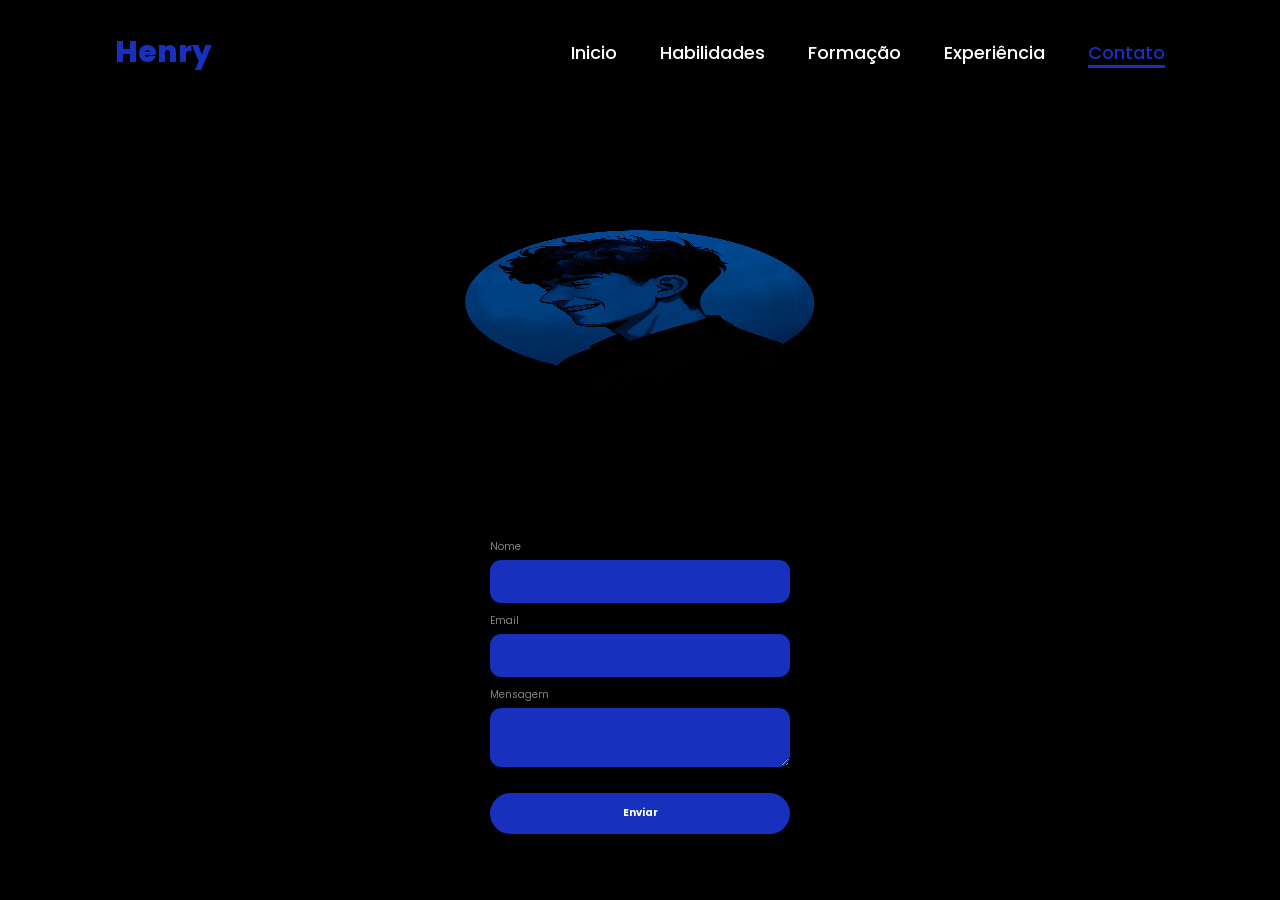
==== contato.html @ b363ae0a "Add files via upload" ====
<!DOCTYPE html>
<html lang="pt-br">
<head>
    <meta charset="UTF-8">
    <meta name="viewport" content="width=device-width, initial-scale=1.0">
    <link rel="stylesheet" href="contato.css">
    <script src="contato.js" defer></script>
    <title>Contato</title>
</head>
<body>

<header  class="logo-left">
        <a href="" class="logo">Henry</a>
        <nav>
            <a href="index.html">Inicio</a>
            <a href="#">Habilidades</a>
            <a href="#">Formação</a>
            <a href="#">Experiência</a>
            <a href="#" class="active">Contato</a>

        </nav>
</header>
<br>
 <section class="home">
        <div class="home-img">
            <img src="assets/henryazul.jpeg" alt="">
        </div>
 </section>
            <br>

    <form action="https://formsubmit.co/henrygabrielj6@gmail.com"  method="POST"
    data-form
    >
       <label for="nome">Nome</label>
       <input type="text" name="nome" id="nome" id="nome" required/>
       <label for="email">Email</label>
       <input type="text" name="email" id="email" id="email" required/>
       <label for="mensagem">Mensagem</label>
       <textarea name="mensagem" id="mensagem" required></textarea>
       <br>
       <button type="submit">Enviar</button>
        </form>
        
</body>
</html>
---- contato.css ----
@import url('https://fonts.googleapis.com/css2?family=Poppins:wght@100;200;300;400;500;600;700;800;900&display=swap');


*{
     margin: 0;
    padding: 0;
    box-sizing: border-box;
    font-family: 'Poppins', sans-serif;
    text-decoration: none;
}
body{
    min-height: 100vh;
    display: grid;
    place-items: center;
    padding: 1rem;
    background: rgb(0, 0, 0);
    font-family: system-ui, -apple-system, BlinkMacSystemFont, 'Segoe UI', Roboto, Oxygen, Ubuntu, Cantarell, 'Open Sans', 'Helvetica Neue', sans-serif;
    width: 100%;
    min-height: 100vh;
    background-color: black;
    color: white;
}

form {
    width: 100%;
    max-width: 30rem;
    margin-top: -15rem; 
    position: relative; 
    z-index: 10;        
}

label,
input,
textarea,
button{
    display: block;
}

input,
textarea,
button{
    width: 100%;
    font: inherit;
    padding: 1.25rem;
    font-weight: 700;
}

input,
textarea{
    margin-bottom: 1rem;
    color: white;
    background:#1730be ;
    border: 0.125rem solid transparent;
    border-radius: 1.125rem;
    transition: border-color 0.3s,
    box-shadow 0.3s;
}

input:hover,
input:focus,
textarea:hover,
textarea:focus{
    outline: none;
    border-color: rgb(0, 119, 255);
    box-shadow: 0 0 0 0.3125rem #1730be;
}

label{
    margin-bottom: 0.5rem;
    color: gray;
}

textarea{
    min-height: 12.5;
    resize: vertical;
}

button{
    border: none;
    border-radius: 99px;
    color: white;
    background: #1730be;
    cursor: pointer;
    transition: 0.3s;
}

button:hover,
button:focus{
    outline: none;
    background: #1730be;
}

button:disabled {
    cursor: not-allowed;
    background: #1730be;
}

.success{
    color: green;
}

.error{
    color: red;
}

form {
    width: 100%;
    max-width: 30rem;
    margin-top: -15rem;
}

html {
    font-size: 62.5%;
}

header{
    margin-top: 20px;
    position: fixed;
    top: 0;
    left: 0;
    width: 100%;
    padding: 1rem 9%;
    background-color: transparent;
    filter: drop-shadow(10px);
    display: flex;
    justify-content: space-between;
    align-items: center;
    z-index: 100;
}


.logo{

    font-size: 3rem;
    color: #1730be;
    font-weight: 800;
    cursor: pointer;
    transition: 0.5s ease;
    position: relative;
}



.logo:hover{
    transform: scale(1.1);
}

nav a {
    font-size: 1.8rem;
    font-weight: 500;
    color: white;
    margin-left: 4rem;
    transition: 0.3s ease;
    border-bottom: 3px solid transparent;
}

nav a:hover,
nav a.active {
    color: #1730be;
    border-bottom: 3px solid #1730be;
}

@media (max-width: 995px) {
    nav {
        position: absolute;
        display: none;
        top: 0;
        right: 0;
        width: 40%;
        border-left: 3px solid #1730be;
        border-bottom: 3px solid #1730be;
        border-bottom-left-radius: 2rem;
        padding: 1rem;
        background-color: #161616;
        border-top: 0.1rem solid rgba(0, 0, 0, 0.1);
    }

    nav.active {
        display: block;
    }

    nav a {
        display: block;
        font-size: 2rem;
        margin: 3rem 0;
    }

    nav a:hover,
    nav a.active {
        padding: 1rem;
        border-radius: 0.5rem;
        border-bottom: 0.5rem solid #1730be;
    }
}


.home-img{
    border-radius: 50% ;
}

.home-img img{
    position: relative;
    width: 50vh;
    height: 20vw;
    border-radius: 50%;
    box-shadow: 0 0 25px solid #1730be;
    cursor: pointer;
    transition: 0.2s linear;
}

.home-img img:hover{
    font-size: 1.8rem;
    font-weight: 500;
}
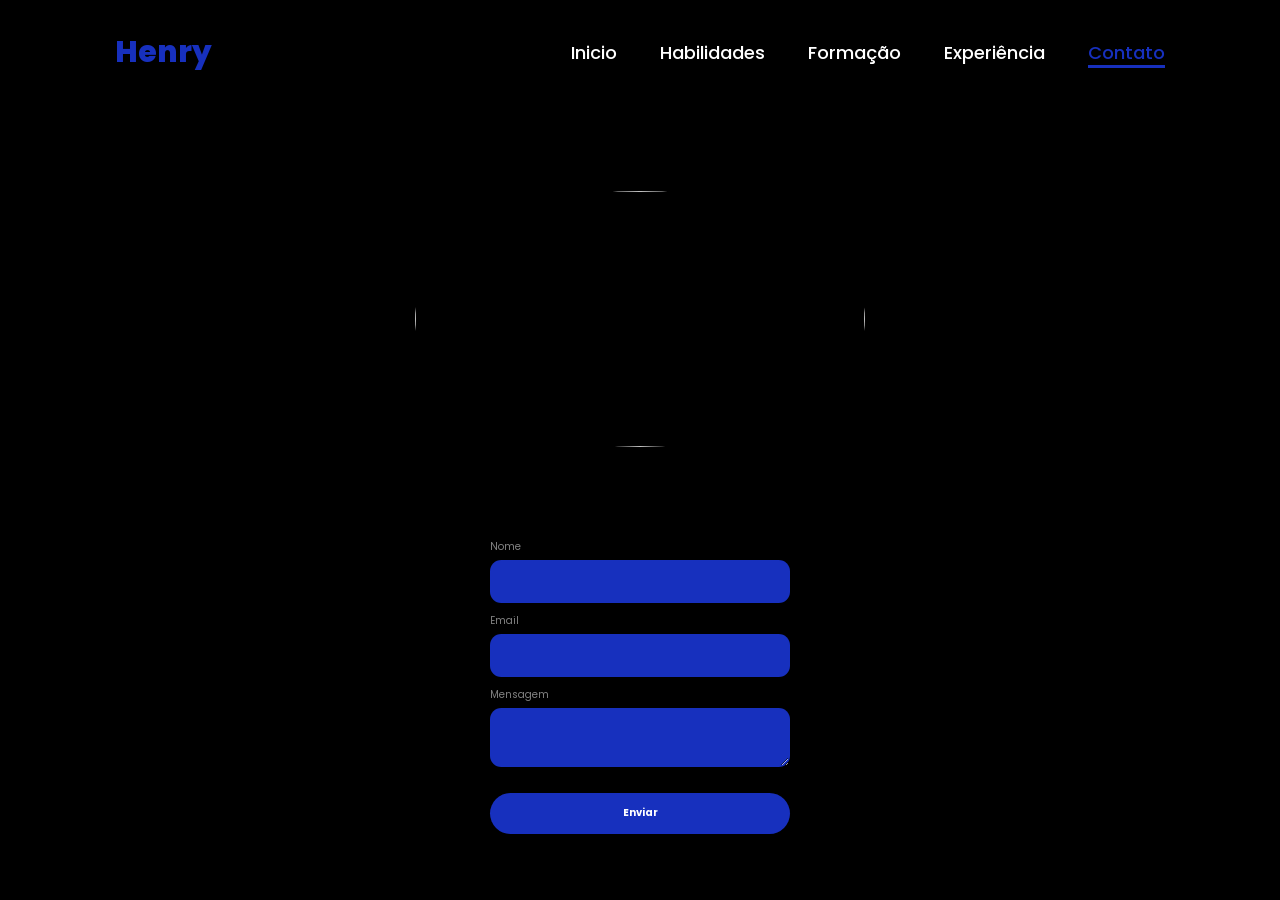
==== commit 53de05a8: "Add files via upload" ====
--- a/contato.html
+++ b/contato.html
@@ -13,9 +13,9 @@
         <a href="" class="logo">Henry</a>
         <nav>
             <a href="index.html">Inicio</a>
-            <a href="#">Habilidades</a>
-            <a href="#">Formação</a>
-            <a href="#">Experiência</a>
+            <a href="habilidades.html">Habilidades</a>
+            <a href="formacao.html">Formação</a>
+            <a href="experiencia.html">Experiência</a>
             <a href="#" class="active">Contato</a>
 
         </nav>
--- a/contato.css
+++ b/contato.css
@@ -200,7 +200,7 @@
 
 .home-img img{
     position: relative;
-    width: 50vh;
+    width:50vh;
     height: 20vw;
     border-radius: 50%;
     box-shadow: 0 0 25px solid #1730be;
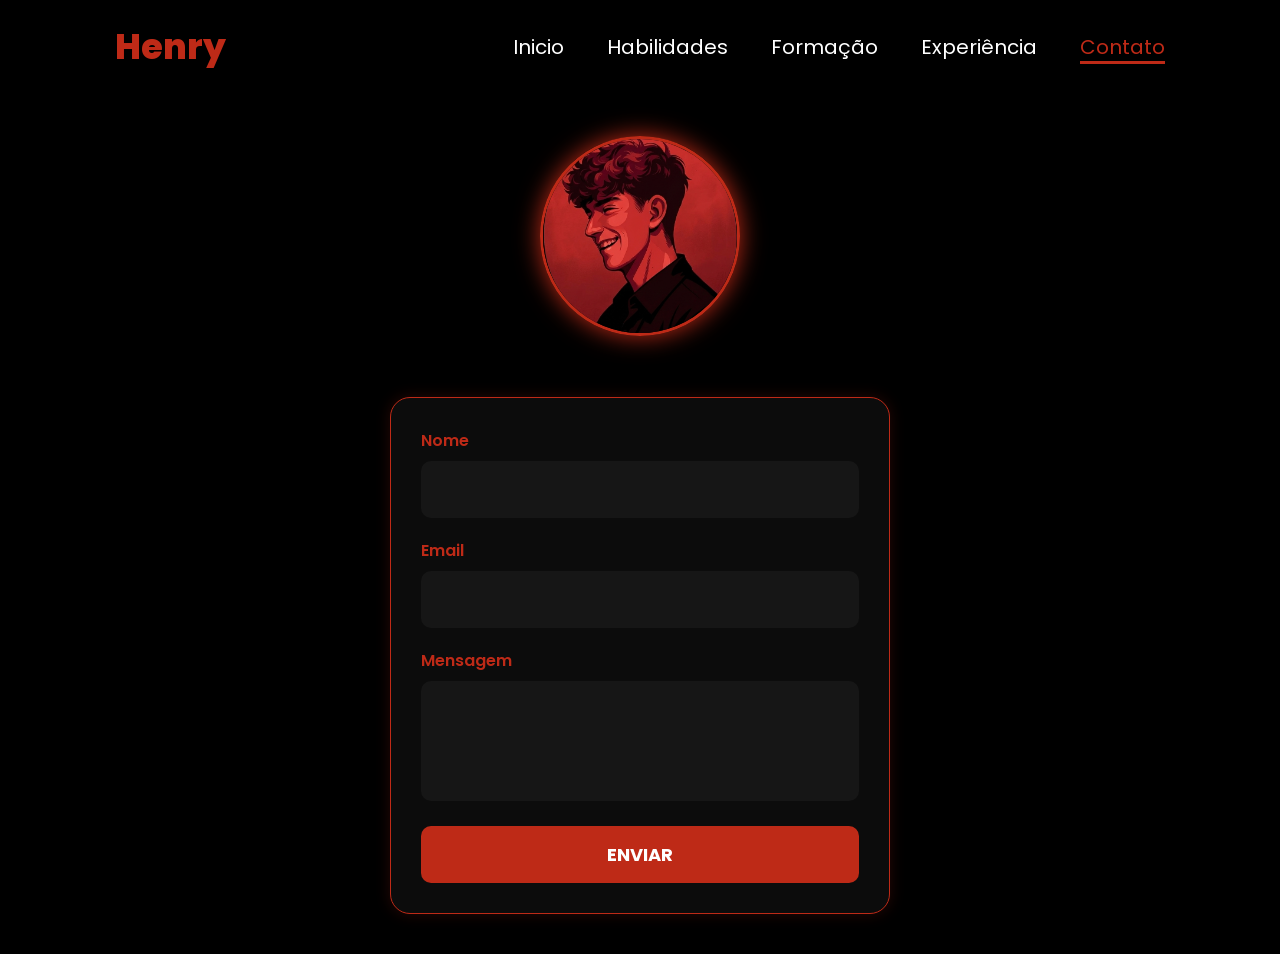
==== commit 93e53803: "Info Complerta" ====
--- a/contato.html
+++ b/contato.html
@@ -23,7 +23,7 @@
 <br>
  <section class="home">
         <div class="home-img">
-            <img src="assets/henryazul.jpeg" alt="">
+            <img src="assets/Henry_Vermelho.jpeg" alt="">
         </div>
  </section>
             <br>
--- a/contato.css
+++ b/contato.css
@@ -1,219 +1,143 @@
 @import url('https://fonts.googleapis.com/css2?family=Poppins:wght@100;200;300;400;500;600;700;800;900&display=swap');
 
-
-*{
-     margin: 0;
+* {
+    margin: 0;
     padding: 0;
     box-sizing: border-box;
     font-family: 'Poppins', sans-serif;
     text-decoration: none;
-}
-body{
-    min-height: 100vh;
-    display: grid;
-    place-items: center;
-    padding: 1rem;
-    background: rgb(0, 0, 0);
-    font-family: system-ui, -apple-system, BlinkMacSystemFont, 'Segoe UI', Roboto, Oxygen, Ubuntu, Cantarell, 'Open Sans', 'Helvetica Neue', sans-serif;
-    width: 100%;
-    min-height: 100vh;
-    background-color: black;
-    color: white;
-}
-
-form {
-    width: 100%;
-    max-width: 30rem;
-    margin-top: -15rem; 
-    position: relative; 
-    z-index: 10;        
-}
-
-label,
-input,
-textarea,
-button{
-    display: block;
-}
-
-input,
-textarea,
-button{
-    width: 100%;
-    font: inherit;
-    padding: 1.25rem;
-    font-weight: 700;
-}
-
-input,
-textarea{
-    margin-bottom: 1rem;
-    color: white;
-    background:#1730be ;
-    border: 0.125rem solid transparent;
-    border-radius: 1.125rem;
-    transition: border-color 0.3s,
-    box-shadow 0.3s;
-}
-
-input:hover,
-input:focus,
-textarea:hover,
-textarea:focus{
     outline: none;
-    border-color: rgb(0, 119, 255);
-    box-shadow: 0 0 0 0.3125rem #1730be;
-}
-
-label{
-    margin-bottom: 0.5rem;
-    color: gray;
-}
-
-textarea{
-    min-height: 12.5;
-    resize: vertical;
-}
-
-button{
     border: none;
-    border-radius: 99px;
-    color: white;
-    background: #1730be;
-    cursor: pointer;
-    transition: 0.3s;
-}
-
-button:hover,
-button:focus{
-    outline: none;
-    background: #1730be;
-}
-
-button:disabled {
-    cursor: not-allowed;
-    background: #1730be;
-}
-
-.success{
-    color: green;
-}
-
-.error{
-    color: red;
-}
-
-form {
-    width: 100%;
-    max-width: 30rem;
-    margin-top: -15rem;
 }
 
 html {
     font-size: 62.5%;
 }
 
-header{
-    margin-top: 20px;
+body {
+    width: 100%;
+    min-height: 100vh;
+    background-color: black;
+    color: white;
+    display: flex;
+    flex-direction: column;
+    align-items: center;
+}
+
+/* --- HEADER --- */
+header {
     position: fixed;
     top: 0;
     left: 0;
     width: 100%;
-    padding: 1rem 9%;
-    background-color: transparent;
-    filter: drop-shadow(10px);
+    padding: 2rem 9%;
+    background-color: rgba(0, 0, 0, 0.8);
     display: flex;
     justify-content: space-between;
     align-items: center;
     z-index: 100;
 }
 
-
-.logo{
-
-    font-size: 3rem;
-    color: #1730be;
+.logo {
+    font-size: 3.5rem;
+    color: #be2a17;
     font-weight: 800;
-    cursor: pointer;
-    transition: 0.5s ease;
-    position: relative;
-}
-
-
-
-.logo:hover{
-    transform: scale(1.1);
 }
 
 nav a {
-    font-size: 1.8rem;
-    font-weight: 500;
+    font-size: 2rem;
     color: white;
     margin-left: 4rem;
-    transition: 0.3s ease;
-    border-bottom: 3px solid transparent;
+    transition: 0.3s;
 }
 
-nav a:hover,
-nav a.active {
-    color: #1730be;
-    border-bottom: 3px solid #1730be;
+nav a:hover, nav a.active {
+    color: #be2a17;
+    border-bottom: 3px solid #be2a17;
 }
 
-@media (max-width: 995px) {
-    nav {
-        position: absolute;
-        display: none;
-        top: 0;
-        right: 0;
-        width: 40%;
-        border-left: 3px solid #1730be;
-        border-bottom: 3px solid #1730be;
-        border-bottom-left-radius: 2rem;
-        padding: 1rem;
-        background-color: #161616;
-        border-top: 0.1rem solid rgba(0, 0, 0, 0.1);
-    }
-
-    nav.active {
-        display: block;
-    }
-
-    nav a {
-        display: block;
-        font-size: 2rem;
-        margin: 3rem 0;
-    }
-
-    nav a:hover,
-    nav a.active {
-        padding: 1rem;
-        border-radius: 0.5rem;
-        border-bottom: 0.5rem solid #1730be;
-    }
+/* --- SEÇÃO DA IMAGEM --- */
+.home {
+    margin-top: 12rem; /* Espaço para não ficar atrás do header */
+    display: flex;
+    justify-content: center;
+    width: 100%;
 }
 
-
-.home-img{
-    border-radius: 50% ;
+.home-img img {
+    width: 20rem; /* Tamanho controlado para a página de contato */
+    height: 20rem;
+    border-radius: 50%;
+    object-fit: cover;
+    border: 0.3rem solid #be2a17;
+    box-shadow: 0 0 25px #be2a17;
 }
 
-.home-img img{
-    position: relative;
-    width:50vh;
-    height: 20vw;
-    border-radius: 50%;
-    box-shadow: 0 0 25px solid #1730be;
-    cursor: pointer;
-    transition: 0.2s linear;
+/* --- FORMULÁRIO --- */
+form {
+    width: 90%;
+    max-width: 50rem;
+    margin: 4rem 0;
+    background: #0c0c0c;
+    padding: 3rem;
+    border-radius: 2rem;
+    border: 0.1rem solid #be2a17;
+    box-shadow: 0 0 15px rgba(190, 42, 23, 0.2);
 }
 
-.home-img img:hover{
-    font-size: 1.8rem;
-    font-weight: 500;
+label {
+    display: block;
+    font-size: 1.6rem;
+    color: #be2a17;
+    margin-bottom: 0.8rem;
+    font-weight: 600;
 }
 
+input, textarea {
+    width: 100%;
+    padding: 1.5rem;
+    background: #161616;
+    color: white;
+    font-size: 1.6rem;
+    border-radius: 1rem;
+    margin-bottom: 2rem;
+    border: 1px solid transparent;
+    transition: 0.3s;
+}
 
+input:focus, textarea:focus {
+    border-color: #be2a17;
+    box-shadow: 0 0 10px rgba(190, 42, 23, 0.5);
+}
 
+textarea {
+    height: 12rem;
+    resize: none;
+}
 
+/* --- BOTÃO --- */
+button {
+    width: 100%;
+    padding: 1.5rem;
+    background: #be2a17;
+    color: white;
+    font-size: 1.8rem;
+    font-weight: 700;
+    border-radius: 1rem;
+    cursor: pointer;
+    transition: 0.4s;
+    text-transform: uppercase;
+}
 
+button:hover {
+    background: #e4331b;
+    box-shadow: 0 0 20px #be2a17;
+    transform: translateY(-2px);
+}
+
+/* --- RESPONSIVIDADE --- */
+@media (max-width: 768px) {
+    header { padding: 2rem 4%; }
+    nav a { margin-left: 2rem; font-size: 1.6rem; }
+    form { width: 95%; padding: 2rem; }
+}
